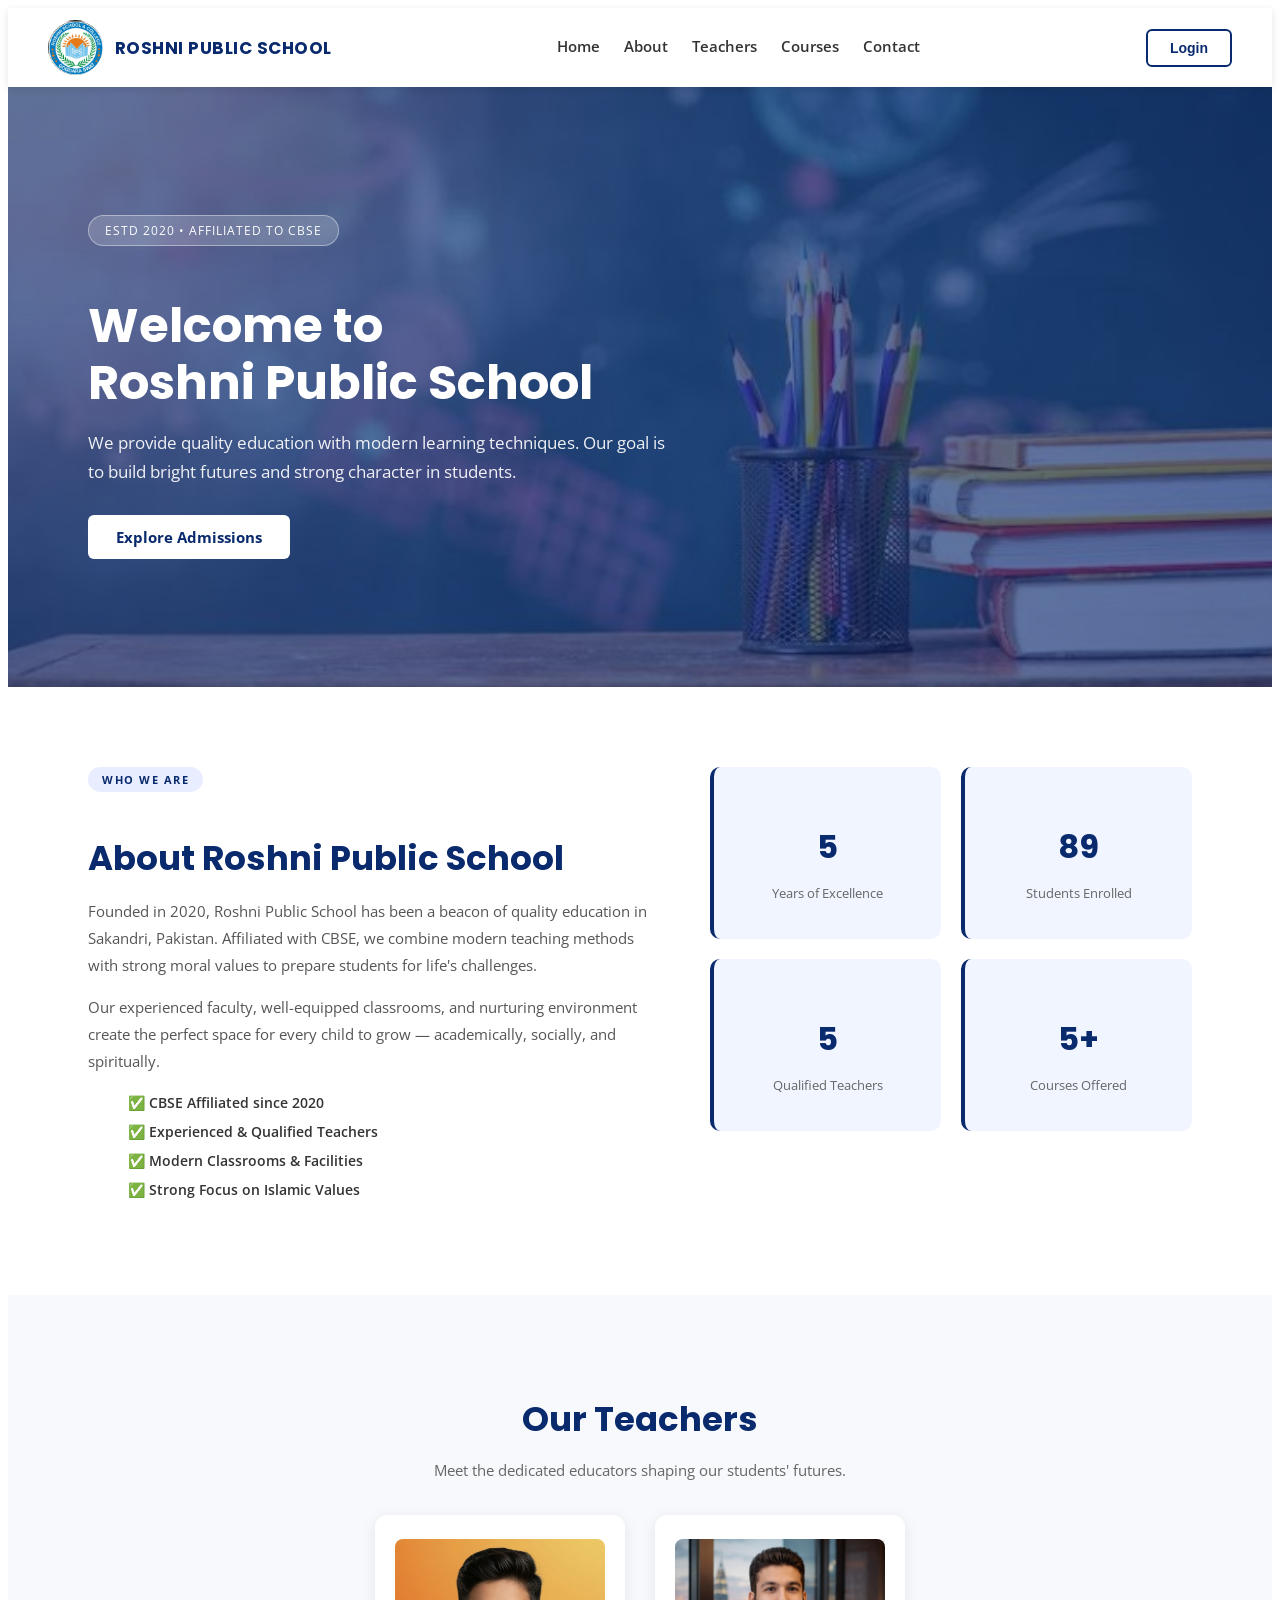
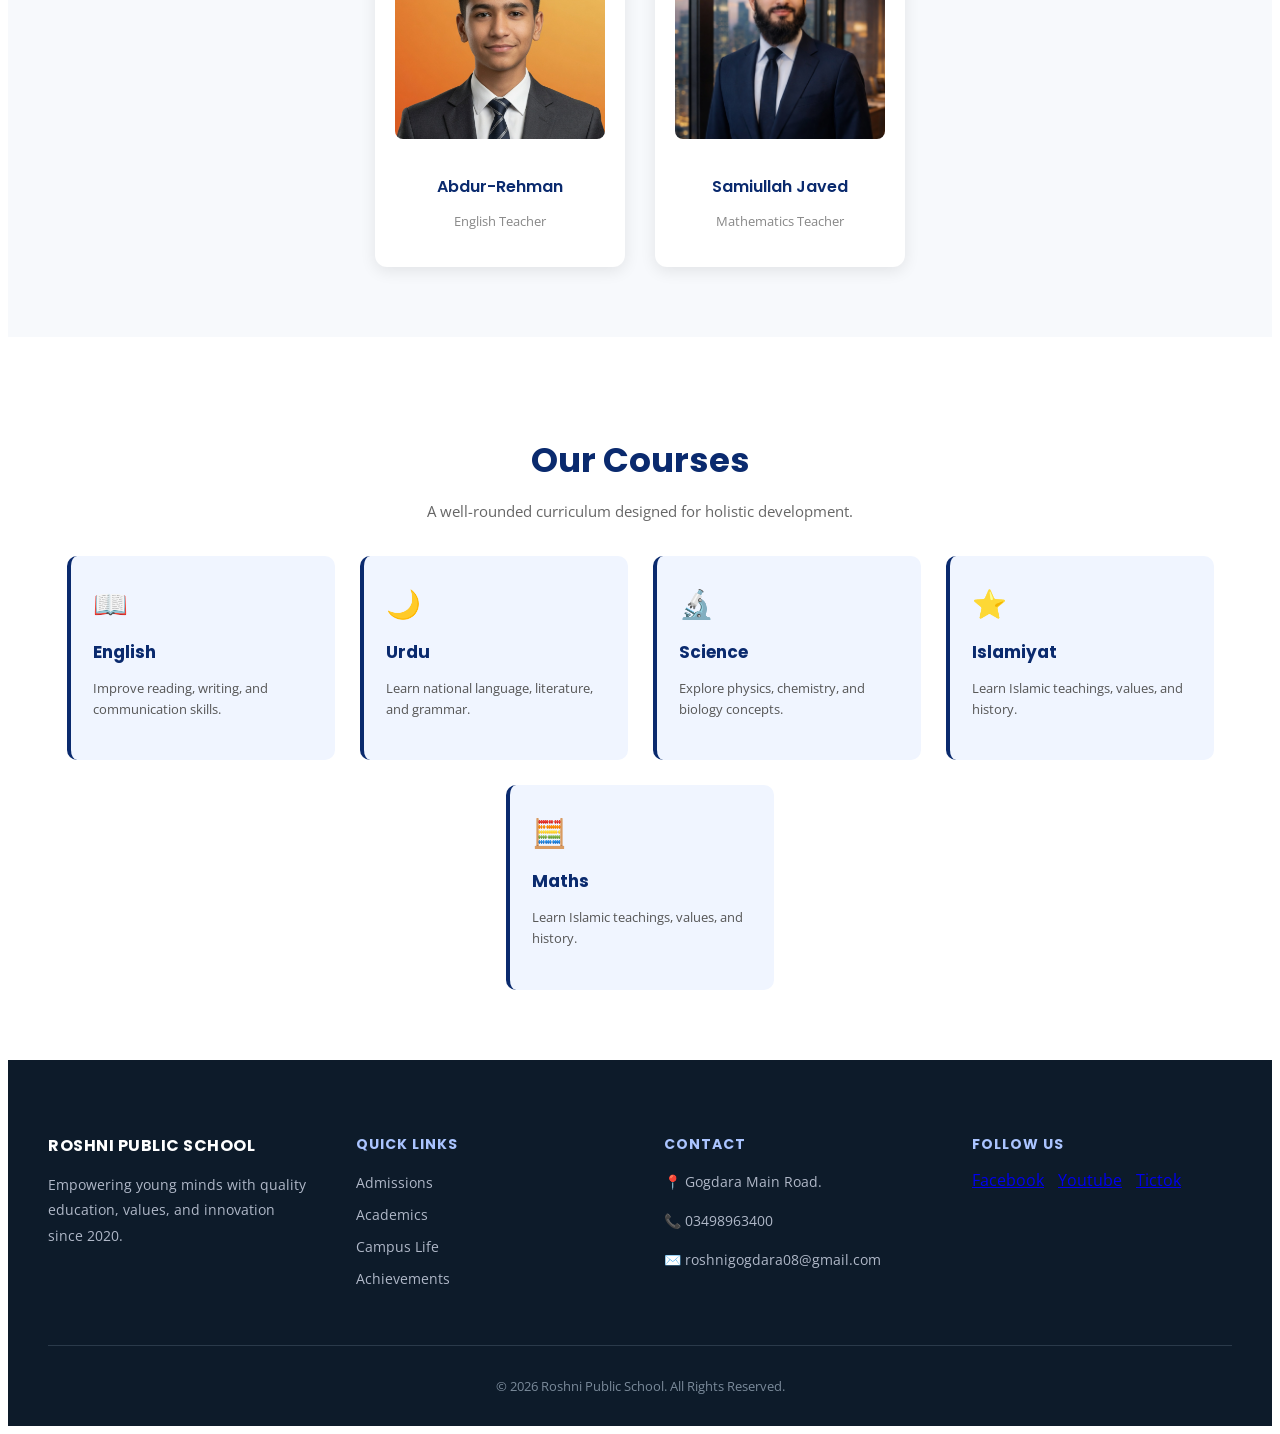
==== Practice_Web/task_index.html @ 4339f76c "Second Css & also web Practice" ====
<!DOCTYPE html>
<html lang="en">

<head>
    <meta charset="UTF-8">
    <meta name="viewport" content="width=device-width, initial-scale=1.0">
    <title>ROSHNI PUBLIC SCHOOL</title>
    <link rel="stylesheet" href="task_style.css">
    <link href="https://fonts.googleapis.com/css2?family=Poppins:wght@400;600;700&family=Open+Sans:wght@400;600&display=swap" rel="stylesheet">
</head>

<body>

    <!-- ===== NAVBAR ===== -->
    <div class="navbar">
        <div class="logo">
            <img src="logo.png" alt="Roshni Public School Logo">
            <span>ROSHNI PUBLIC SCHOOL</span>
        </div>

        <div class="nav-links">
            <a href="#home">Home</a>
            <a href="#about">About</a>
            <a href="#teachers">Teachers</a>
            <a href="#courses">Courses</a>
            <a href="#contact">Contact</a>
        </div>

        <button class="dashboard-btn">Login</button>
    </div>

    <!-- ===== HERO / WELCOME SECTION ===== -->
    <div class="welcome" id="home">
        <div class="overlay"></div>
        <div class="welcome-content">
            <span class="tag">ESTD 2020 &bull; AFFILIATED TO CBSE</span>
            <h1>Welcome to <br> Roshni Public School</h1>
            <p>We provide quality education with modern learning techniques.
               Our goal is to build bright futures and strong character in students.</p>
            <a href="#" class="hero-btn">Explore Admissions</a>
        </div>
    </div>

    <!-- ===== ABOUT SECTION ===== -->
    <div class="about" id="about">
        <div class="about-content">
            <div class="about-text">
                <span class="about-tag">WHO WE ARE</span>
                <h2>About Roshni Public School</h2>
                <p>Founded in 2020, Roshni Public School has been a beacon of quality education in Sakandri, Pakistan. Affiliated with CBSE, we combine modern teaching methods with strong moral values to prepare students for life's challenges.</p>
                <p>Our experienced faculty, well-equipped classrooms, and nurturing environment create the perfect space for every child to grow — academically, socially, and spiritually.</p>
                <ul class="about-list">
                    <li>✅ CBSE Affiliated since 2020</li>
                    <li>✅ Experienced & Qualified Teachers</li>
                    <li>✅ Modern Classrooms & Facilities</li>
                    <li>✅ Strong Focus on Islamic Values</li>
                </ul>
            </div>
            <div class="about-stats">
                <div class="stat-box">
                    <h3>5</h3>
                    <p>Years of Excellence</p>
                </div>
                <div class="stat-box">
                    <h3>89</h3>
                    <p>Students Enrolled</p>
                </div>
                <div class="stat-box">
                    <h3>5</h3>
                    <p>Qualified Teachers</p>
                </div>
                <div class="stat-box">
                    <h3>5+</h3>
                    <p>Courses Offered</p>
                </div>
            </div>
        </div>
    </div>

    <!-- ===== TEACHERS SECTION ===== -->
    <div class="teachers" id="teachers">
        <h2>Our Teachers</h2>
        <p class="section-subtitle">Meet the dedicated educators shaping our students' futures.</p>

        <div class="teacher-container">

            <div class="teacher-card">
                <img src="teacher1.jpeg" alt="Abdur-Rehman">
                <h3>Abdur-Rehman</h3>
                <p>English Teacher</p>
            </div>

            <div class="teacher-card">
                <img src="teacher2.jpeg" alt="Samiullah Javed">
                <h3>Samiullah Javed</h3>
                <p>Mathematics Teacher</p>
            </div>

            
        </div>
    </div>

    <!-- ===== COURSES SECTION ===== -->
    <div class="courses" id="courses">
        <h2>Our Courses</h2>
        <p class="section-subtitle">A well-rounded curriculum designed for holistic development.</p>

        <div class="course-container">

            <div class="course-card">
                <div class="course-icon">📖</div>
                <h3>English</h3>
                <p>Improve reading, writing, and communication skills.</p>
            </div>

            <div class="course-card">
                <div class="course-icon">🌙</div>
                <h3>Urdu</h3>
                <p>Learn national language, literature, and grammar.</p>
            </div>

            <div class="course-card">
                <div class="course-icon">🔬</div>
                <h3>Science</h3>
                <p>Explore physics, chemistry, and biology concepts.</p>
            </div>

            <div class="course-card">
                <div class="course-icon">⭐</div>
                <h3>Islamiyat</h3>
                <p>Learn Islamic teachings, values, and history.</p>
            </div>
 <div class="course-card">
                <div class="course-icon">🧮</div>
                <h3>Maths</h3>
                <p>Learn Islamic teachings, values, and history.</p>
            </div>
        </div>
    </div>

    <!-- ===== FOOTER ===== -->
    <footer class="footer" id="contact">
        <div class="footer-container">

            <!-- Left: About -->
            <div class="footer-box">
                <h2>ROSHNI PUBLIC SCHOOL</h2>
                <p>Empowering young minds with quality education, values, and innovation since 2020.</p>
            </div>

            <!-- Quick Links -->
            <div class="footer-box">
                <h3>Quick Links</h3>
                <ul>
                    <li><a href="#">Admissions</a></li>
                    <li><a href="#">Academics</a></li>
                    <li><a href="#">Campus Life</a></li>
                    <li><a href="#">Achievements</a></li>
                </ul>
            </div>

            <!-- Contact -->
            <div class="footer-box">
                <h3>Contact</h3>
                <p>📍 Gogdara Main Road.</p>
                <p>📞 03498963400</p>
                <p>✉️ roshnigogdara08@gmail.com</p>
            </div>

            <!-- Social -->
            <div class="footer-box">
                <h3>Follow Us</h3>
                <div class="social-icons">
                    <a href = "https://www.facebook.com/share/1DYGe5Pi4s/" target="_blank">Facebook</a>
                    <a href = "https://www.youtube.com/@roshnipublicschool0" target="_blank">Youtube</a>
                    <a href = "https://www.tiktok.com/@roshnipublicschool?lang=en" target="_blank">Tictok</a>
                </div>
            </div>

        </div>

        <div class="footer-bottom">
            <p>© 2026 Roshni Public School. All Rights Reserved.</p>
        </div>
    </footer>

    <script>
        // Highlight active nav link based on scroll position
        const sections = document.querySelectorAll('div[id], footer[id]');
        const navLinks = document.querySelectorAll('.nav-links a');

        window.addEventListener('scroll', () => {
            let current = '';
            sections.forEach(section => {
                const sectionTop = section.offsetTop - 80;
                if (window.scrollY >= sectionTop) {
                    current = section.getAttribute('id');
                }
            });

            navLinks.forEach(link => {
                link.classList.remove('active');
                if (link.getAttribute('href') === '#' + current) {
                    link.classList.add('active');
                }
            });
        });
    </script>

</body>
</html>
---- Practice_Web/task_style.css ----
=============================================
   ROSHNI PUBLIC SCHOOL — task_style.css
   ============================================= */

/* ===== RESET & BASE ===== */
* {
    margin: 0;
    padding: 0;
    box-sizing: border-box;
}

html {
    scroll-behavior: smooth;
}

body {
    font-family: 'Open Sans', Arial, sans-serif;
    color: #222;
    background-color: #fff;
}

/* ===== NAVBAR ===== */
.navbar {
    display: flex;
    justify-content: space-between;
    align-items: center;
    background-color: #ffffff;
    padding: 12px 40px;
    box-shadow: 0 2px 8px rgba(0, 0, 0, 0.1);
    position: sticky;
    top: 0;
    z-index: 1000;
}

/* Logo */
.logo {
    display: flex;
    align-items: center;
    gap: 12px;
    text-decoration: none;
}

.logo img {
    height: 55px;
    width: auto;
    border-radius: 50%;
    object-fit: contain;
    transition: transform 0.3s ease, box-shadow 0.3s ease;
}

.logo img:hover {
    transform: scale(1.08);
    box-shadow: 0 0 10px rgba(0, 0, 0, 0.2);
}

.logo span {
    font-family: 'Poppins', sans-serif;
    font-size: 17px;
    font-weight: 700;
    color: #0a2a6e;
    letter-spacing: 0.5px;
}

/* Nav Links */
.nav-links {
    display: flex;
    gap: 24px;
}

.nav-links a {
    text-decoration: none;
    color: #333;
    font-size: 15px;
    font-weight: 600;
    transition: color 0.2s ease;
    position: relative;
    padding-bottom: 4px;
}

.nav-links a::after {
    content: '';
    position: absolute;
    bottom: 0;
    left: 0;
    width: 0;
    height: 2px;
    background-color: #0a2a6e;
    transition: width 0.3s ease;
}

.nav-links a:hover {
    color: #0a2a6e;
}

.nav-links a:hover::after {
    width: 100%;
}

/* Login Button */
.dashboard-btn {
    padding: 9px 22px;
    border: 2px solid #0a2a6e;
    background-color: transparent;
    color: #0a2a6e;
    font-size: 14px;
    font-weight: 600;
    border-radius: 6px;
    cursor: pointer;
    transition: background-color 0.3s ease, color 0.3s ease;
}

.dashboard-btn:hover {
    background-color: #0a2a6e;
    color: #ffffff;
}


/* ===== HERO / WELCOME SECTION ===== */
.welcome {
    position: relative;
    height: 600px;
    background-image: url("School.jpg");
    background-size: cover;
    background-position: center;
    display: flex;
    align-items: center;
    padding-left: 80px;
}

/* Dark-blue overlay */
.overlay {
    position: absolute;
    top: 0;
    left: 0;
    width: 100%;
    height: 100%;
    background: rgba(10, 42, 110, 0.65);
}

/* Content sits above the overlay */
.welcome-content {
    position: relative;
    color: #ffffff;
    max-width: 580px;
}

/* ESTD tag */
.tag {
    display: inline-block;
    background: rgba(255, 255, 255, 0.18);
    border: 1px solid rgba(255, 255, 255, 0.4);
    padding: 6px 16px;
    border-radius: 20px;
    font-size: 12px;
    letter-spacing: 1px;
    margin-bottom: 18px;
}

/* Heading */
.welcome-content h1 {
    font-family: 'Poppins', sans-serif;
    font-size: 48px;
    font-weight: 700;
    line-height: 1.2;
    margin-bottom: 16px;
}

/* Paragraph */
.welcome-content p {
    font-size: 17px;
    line-height: 1.7;
    opacity: 0.92;
    margin-bottom: 28px;
}

/* CTA Button */
.hero-btn {
    display: inline-block;
    padding: 12px 28px;
    background-color: #ffffff;
    color: #0a2a6e;
    font-weight: 700;
    font-size: 15px;
    border-radius: 6px;
    text-decoration: none;
    transition: background-color 0.3s ease, color 0.3s ease;
}

.hero-btn:hover {
    background-color: #0a2a6e;
    color: #ffffff;
    outline: 2px solid #ffffff;
}


/* ===== SECTION SHARED STYLES ===== */
.section-subtitle {
    font-size: 15px;
    color: #666;
    margin-bottom: 35px;
}


/* Active nav link */
.nav-links a.active {
    color: #0a2a6e;
}
.nav-links a.active::after {
    width: 100%;
}


/* ===== ABOUT SECTION ===== */
.about {
    padding: 80px 80px;
    background-color: #ffffff;
}

.about-content {
    display: flex;
    align-items: flex-start;
    gap: 60px;
    flex-wrap: wrap;
}

.about-text {
    flex: 1 1 340px;
}

.about-tag {
    display: inline-block;
    background-color: #e8eeff;
    color: #0a2a6e;
    font-size: 11px;
    font-weight: 700;
    letter-spacing: 1.5px;
    padding: 5px 14px;
    border-radius: 20px;
    margin-bottom: 16px;
}

.about-text h2 {
    font-family: 'Poppins', sans-serif;
    font-size: 34px;
    font-weight: 700;
    color: #0a2a6e;
    margin-bottom: 18px;
    line-height: 1.3;
}

.about-text p {
    font-size: 15px;
    color: #555;
    line-height: 1.8;
    margin-bottom: 14px;
}

.about-list {
    list-style: none;
    margin-top: 18px;
    display: flex;
    flex-direction: column;
    gap: 10px;
}

.about-list li {
    font-size: 14px;
    color: #333;
    font-weight: 600;
}

/* Stats grid */
.about-stats {
    flex: 1 1 260px;
    display: grid;
    grid-template-columns: 1fr 1fr;
    gap: 20px;
}

.stat-box {
    background: #f0f5ff;
    border-left: 4px solid #0a2a6e;
    border-radius: 10px;
    padding: 24px 20px;
    text-align: center;
}

.stat-box h3 {
    font-family: 'Poppins', sans-serif;
    font-size: 32px;
    font-weight: 700;
    color: #0a2a6e;
    margin-bottom: 6px;
}

.stat-box p {
    font-size: 13px;
    color: #666;
}


/* ===== TEACHERS SECTION ===== */
.teachers {
    padding: 70px 40px;
    text-align: center;
    background-color: #f7f9fc;
}

.teachers h2 {
    font-family: 'Poppins', sans-serif;
    font-size: 34px;
    font-weight: 700;
    color: #0a2a6e;
    margin-bottom: 10px;
}

/* Card container */
.teacher-container {
    display: flex;
    justify-content: center;
    gap: 30px;
    flex-wrap: wrap;
    margin-top: 10px;
}

/* Individual card */
.teacher-card {
    background: #ffffff;
    border-radius: 12px;
    box-shadow: 0 4px 16px rgba(0, 0, 0, 0.09);
    padding: 24px 20px;
    width: 210px;
    text-align: center;
    transition: transform 0.3s ease, box-shadow 0.3s ease;
}

.teacher-card:hover {
    transform: translateY(-8px);
    box-shadow: 0 10px 24px rgba(0, 0, 0, 0.13);
}

/* Teacher image */
.teacher-card img {
    width: 100%;
    height: 200px;
    object-fit: cover;
    border-radius: 8px;
    margin-bottom: 14px;
}

/* Teacher name */
.teacher-card h3 {
    font-family: 'Poppins', sans-serif;
    font-size: 16px;
    font-weight: 600;
    color: #0a2a6e;
    margin-bottom: 6px;
}

/* Teacher role */
.teacher-card p {
    font-size: 13px;
    color: #888;
}


/* ===== COURSES SECTION ===== */
.courses {
    padding: 70px 40px;
    text-align: center;
    background-color: #ffffff;
}

.courses h2 {
    font-family: 'Poppins', sans-serif;
    font-size: 34px;
    font-weight: 700;
    color: #0a2a6e;
    margin-bottom: 10px;
}

/* Card container */
.course-container {
    display: flex;
    justify-content: center;
    gap: 25px;
    flex-wrap: wrap;
    margin-top: 10px;
}

/* Individual card */
.course-card {
    background: #f0f5ff;
    border-left: 4px solid #0a2a6e;
    border-radius: 10px;
    padding: 28px 22px;
    width: 220px;
    text-align: left;
    transition: transform 0.3s ease, box-shadow 0.3s ease;
    cursor: default;
}

.course-card:hover {
    transform: translateY(-8px);
    box-shadow: 0 8px 20px rgba(10, 42, 110, 0.15);
}

/* Icon */
.course-icon {
    font-size: 28px;
    margin-bottom: 12px;
}

/* Course name */
.course-card h3 {
    font-family: 'Poppins', sans-serif;
    font-size: 17px;
    font-weight: 700;
    color: #0a2a6e;
    margin-bottom: 8px;
}

/* Description */
.course-card p {
    font-size: 13px;
    color: #555;
    line-height: 1.6;
}


/* ===== FOOTER ===== */
.footer {
    background-color: #0d1b2a;
    color: #ffffff;
    padding: 60px 40px 0 40px;
}

/* Four-column layout */
.footer-container {
    display: flex;
    justify-content: space-between;
    flex-wrap: wrap;
    gap: 40px;
    padding-bottom: 40px;
}

/* Each column */
.footer-box {
    flex: 1 1 180px;
    max-width: 260px;
}

.footer-box h2 {
    font-family: 'Poppins', sans-serif;
    font-size: 16px;
    font-weight: 700;
    margin-bottom: 14px;
    letter-spacing: 0.5px;
    color: #ffffff;
}

.footer-box h3 {
    font-family: 'Poppins', sans-serif;
    font-size: 14px;
    font-weight: 700;
    margin-bottom: 14px;
    color: #aac4ff;
    text-transform: uppercase;
    letter-spacing: 1px;
}

.footer-box p {
    font-size: 14px;
    color: #b0b8c8;
    line-height: 1.8;
}

/* Quick links list */
.footer-box ul {
    list-style: none;
    padding: 0;
}

.footer-box ul li {
    margin-bottom: 10px;
}

.footer-box ul li a {
    color: #b0b8c8;
    text-decoration: none;
    font-size: 14px;
    transition: color 0.2s ease;
}

.footer-box ul li a:hover {
    color: #ffffff;
}

/* Social icons */
.social-icons {
    display: flex;
    gap: 14px;
    margin-top: 6px;
}

.social-icons span {
    font-size: 22px;
    cursor: pointer;
    transition: transform 0.2s ease;
}

.social-icons span:hover {
    transform: scale(1.2);
}

/* Bottom bar */
.footer-bottom {
    border-top: 1px solid #2a3a4a;
    padding: 18px 0;
    text-align: center;
    font-size: 13px;
    color: #7a8a9a;
}


/* ===== RESPONSIVE — TABLET & MOBILE ===== */
@media (max-width: 900px) {
    .nav-links {
        display: none; /* hide nav links on small screens */
    }

    .navbar {
        padding: 12px 20px;
    }

    .welcome {
        padding-left: 30px;
        height: auto;
        padding-top: 80px;
        padding-bottom: 80px;
    }

    .welcome-content h1 {
        font-size: 34px;
    }

    .teacher-container,
    .course-container {
        gap: 20px;
    }

    .footer-container {
        flex-direction: column;
        align-items: flex-start;
    }

    .footer-box {
        max-width: 100%;
    }
}

@media (max-width: 480px) {
    .logo span {
        font-size: 13px;
    }

    .welcome-content h1 {
        font-size: 26px;
    }

    .welcome-content p {
        font-size: 14px;
    }

    .teachers,
    .courses {
        padding: 50px 20px;
    }

    .footer {
        padding: 40px 20px 0 20px;
    }
}
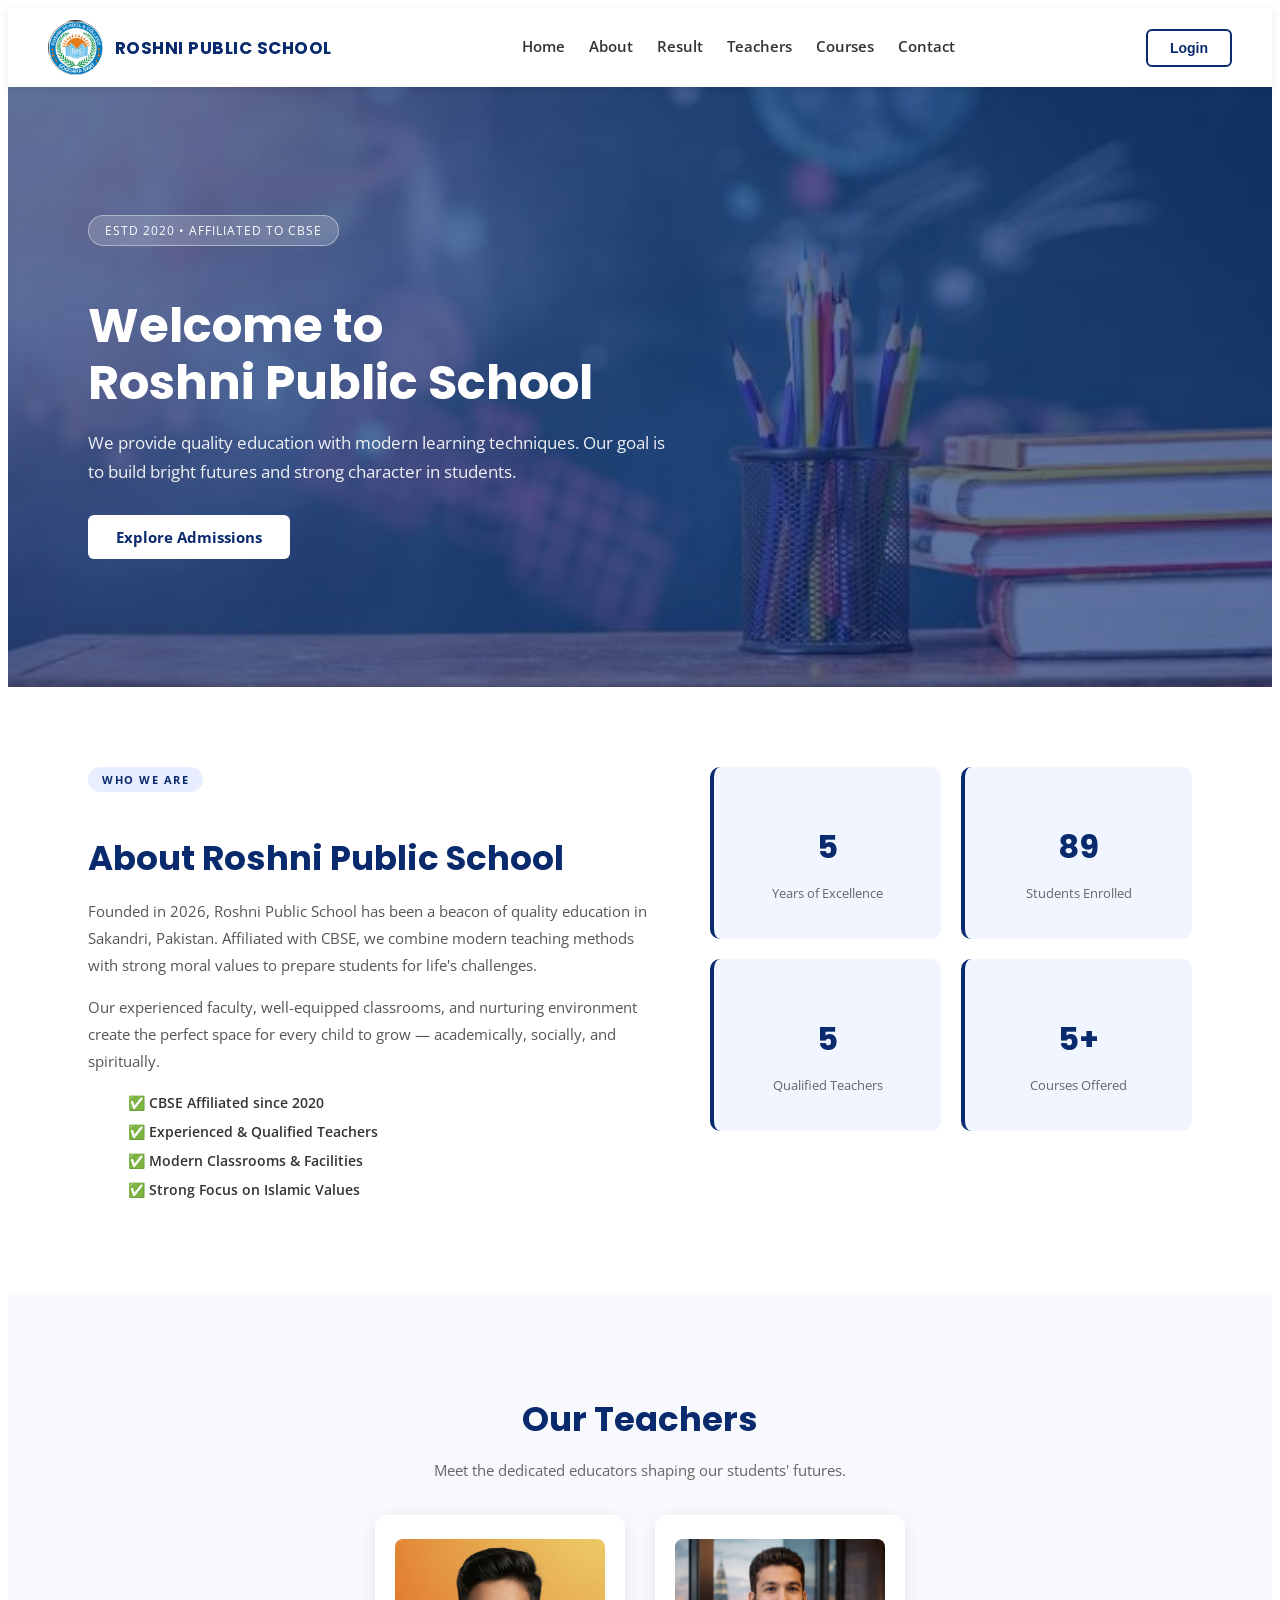
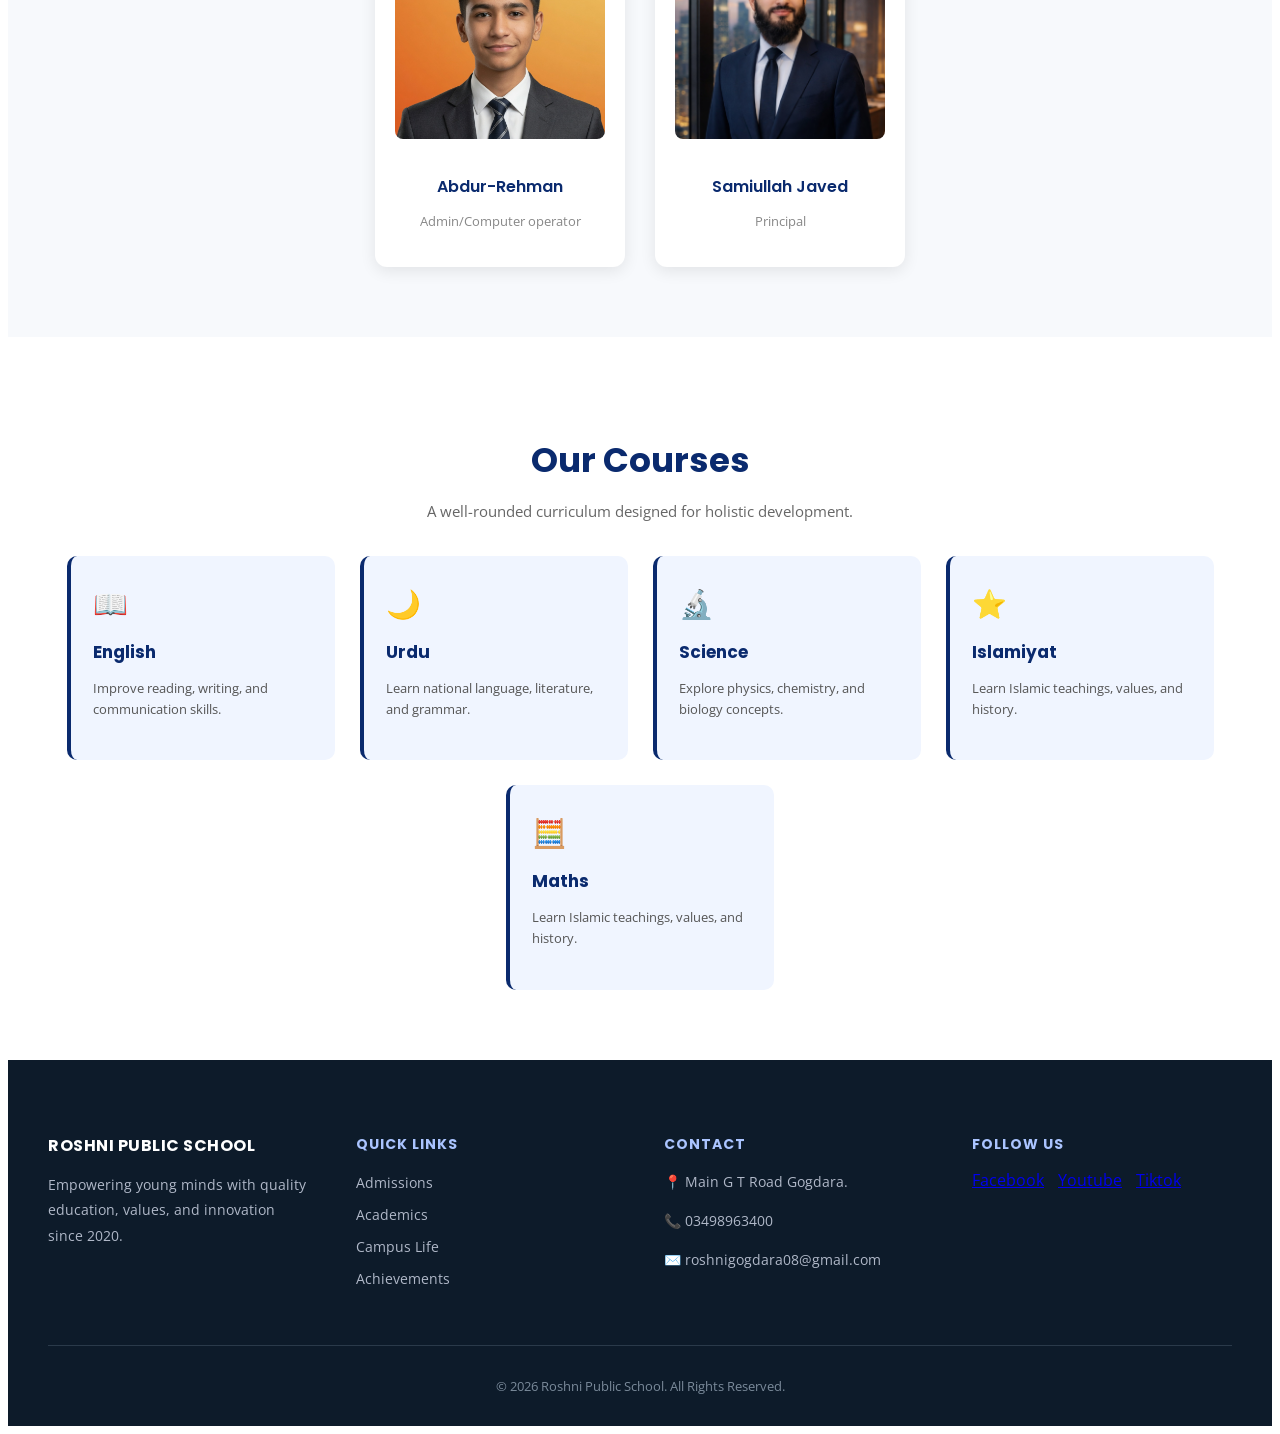
==== commit 7bc7458c: "Second Css & also web Practice" ====
--- a/Practice_Web/task_index.html
+++ b/Practice_Web/task_index.html
@@ -21,6 +21,7 @@
         <div class="nav-links">
             <a href="#home">Home</a>
             <a href="#about">About</a>
+            <a href="#result">Result</a>
             <a href="#teachers">Teachers</a>
             <a href="#courses">Courses</a>
             <a href="#contact">Contact</a>
@@ -47,7 +48,7 @@
             <div class="about-text">
                 <span class="about-tag">WHO WE ARE</span>
                 <h2>About Roshni Public School</h2>
-                <p>Founded in 2020, Roshni Public School has been a beacon of quality education in Sakandri, Pakistan. Affiliated with CBSE, we combine modern teaching methods with strong moral values to prepare students for life's challenges.</p>
+                <p>Founded in 2026, Roshni Public School has been a beacon of quality education in Sakandri, Pakistan. Affiliated with CBSE, we combine modern teaching methods with strong moral values to prepare students for life's challenges.</p>
                 <p>Our experienced faculty, well-equipped classrooms, and nurturing environment create the perfect space for every child to grow — academically, socially, and spiritually.</p>
                 <ul class="about-list">
                     <li>✅ CBSE Affiliated since 2020</li>
@@ -87,13 +88,13 @@
             <div class="teacher-card">
                 <img src="teacher1.jpeg" alt="Abdur-Rehman">
                 <h3>Abdur-Rehman</h3>
-                <p>English Teacher</p>
+                <p>Admin/Computer operator</p>
             </div>
 
             <div class="teacher-card">
                 <img src="teacher2.jpeg" alt="Samiullah Javed">
                 <h3>Samiullah Javed</h3>
-                <p>Mathematics Teacher</p>
+                <p>Principal</p>
             </div>
 
             
@@ -162,7 +163,7 @@
             <!-- Contact -->
             <div class="footer-box">
                 <h3>Contact</h3>
-                <p>📍 Gogdara Main Road.</p>
+                <p>📍 Main G T Road Gogdara.</p>
                 <p>📞 03498963400</p>
                 <p>✉️ roshnigogdara08@gmail.com</p>
             </div>
@@ -173,7 +174,7 @@
                 <div class="social-icons">
                     <a href = "https://www.facebook.com/share/1DYGe5Pi4s/" target="_blank">Facebook</a>
                     <a href = "https://www.youtube.com/@roshnipublicschool0" target="_blank">Youtube</a>
-                    <a href = "https://www.tiktok.com/@roshnipublicschool?lang=en" target="_blank">Tictok</a>
+                    <a href = "https://www.tiktok.com/@roshnipublicschool?lang=en" target="_blank">Tiktok</a>
                 </div>
             </div>
 
--- a/Practice_Web/task_style.css
+++ b/Practice_Web/task_style.css
@@ -1,6 +1,6 @@
-=============================================
-   ROSHNI PUBLIC SCHOOL — task_style.css
-   ============================================= */
+    ============================================
+  ROSHNI PUBLIC SCHOOL — task_style.css
+    ============================================= */
 
 /* ===== RESET & BASE ===== */
 * {
